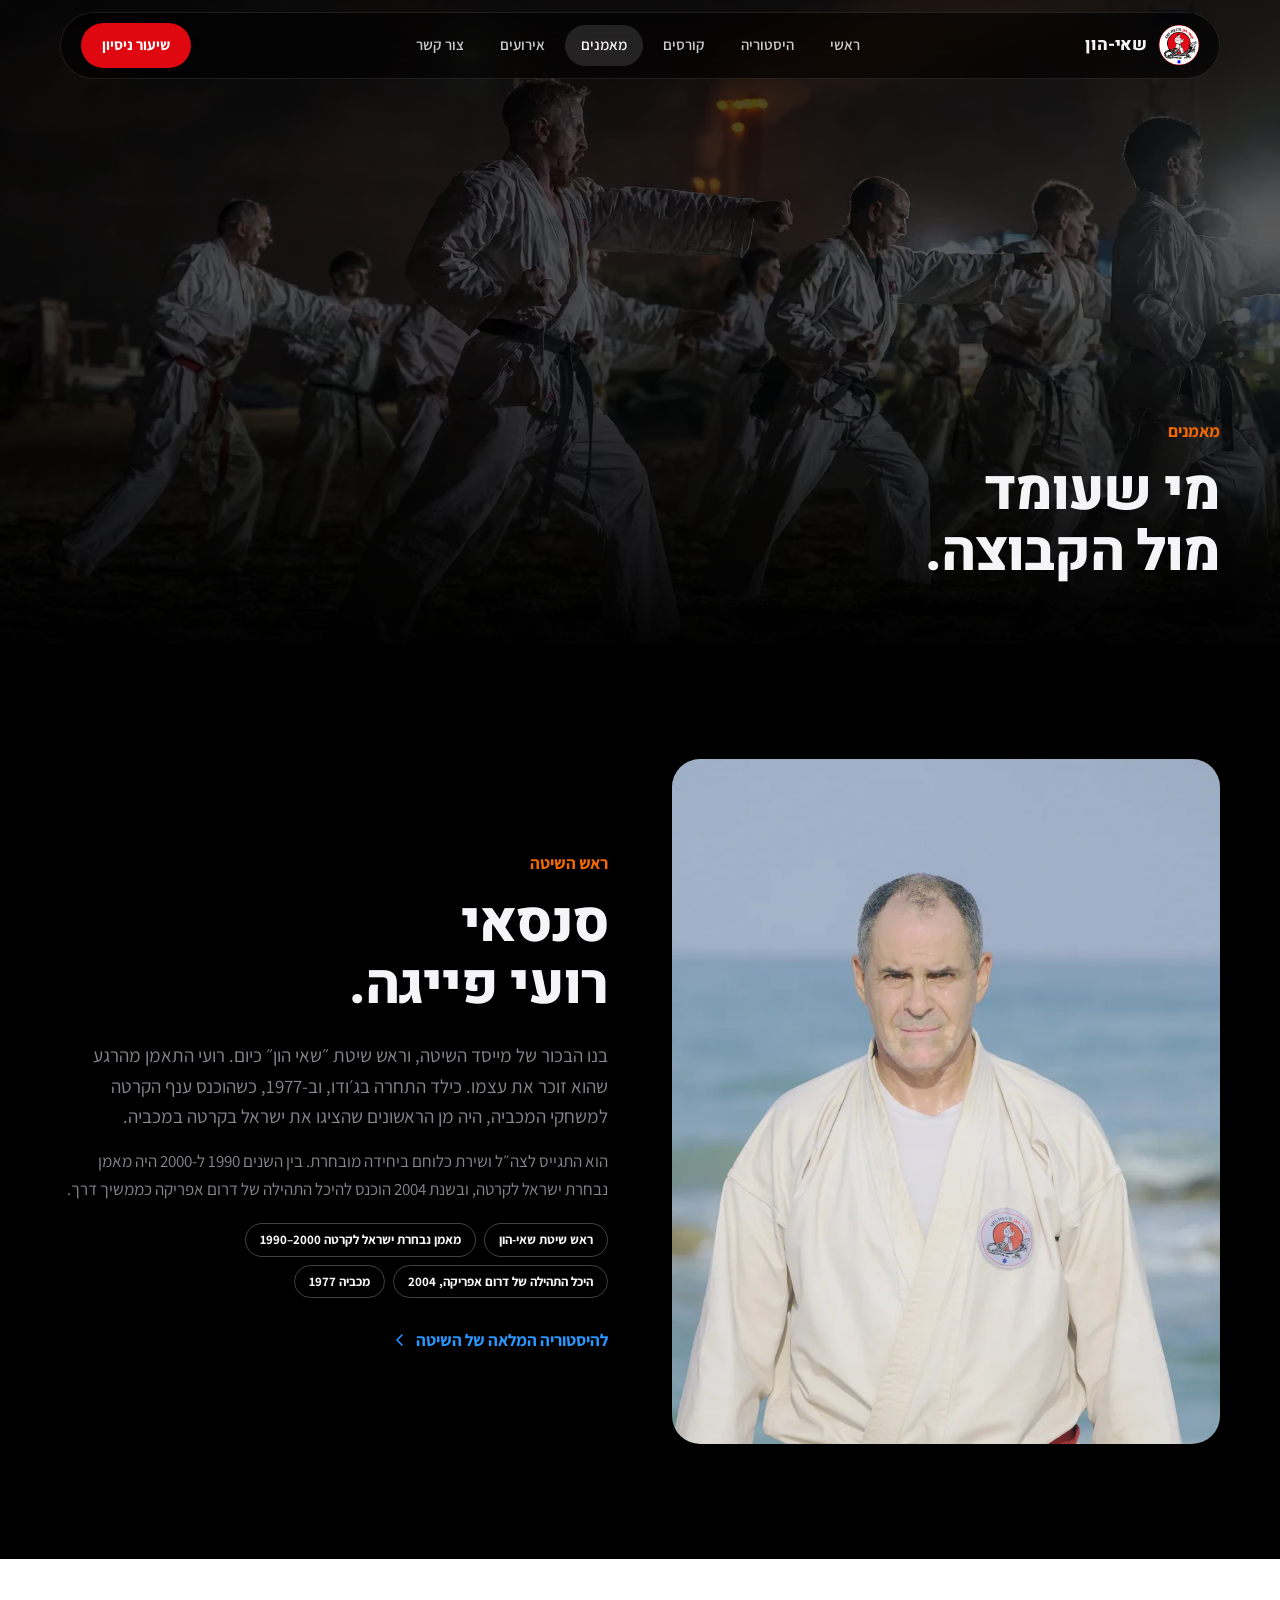
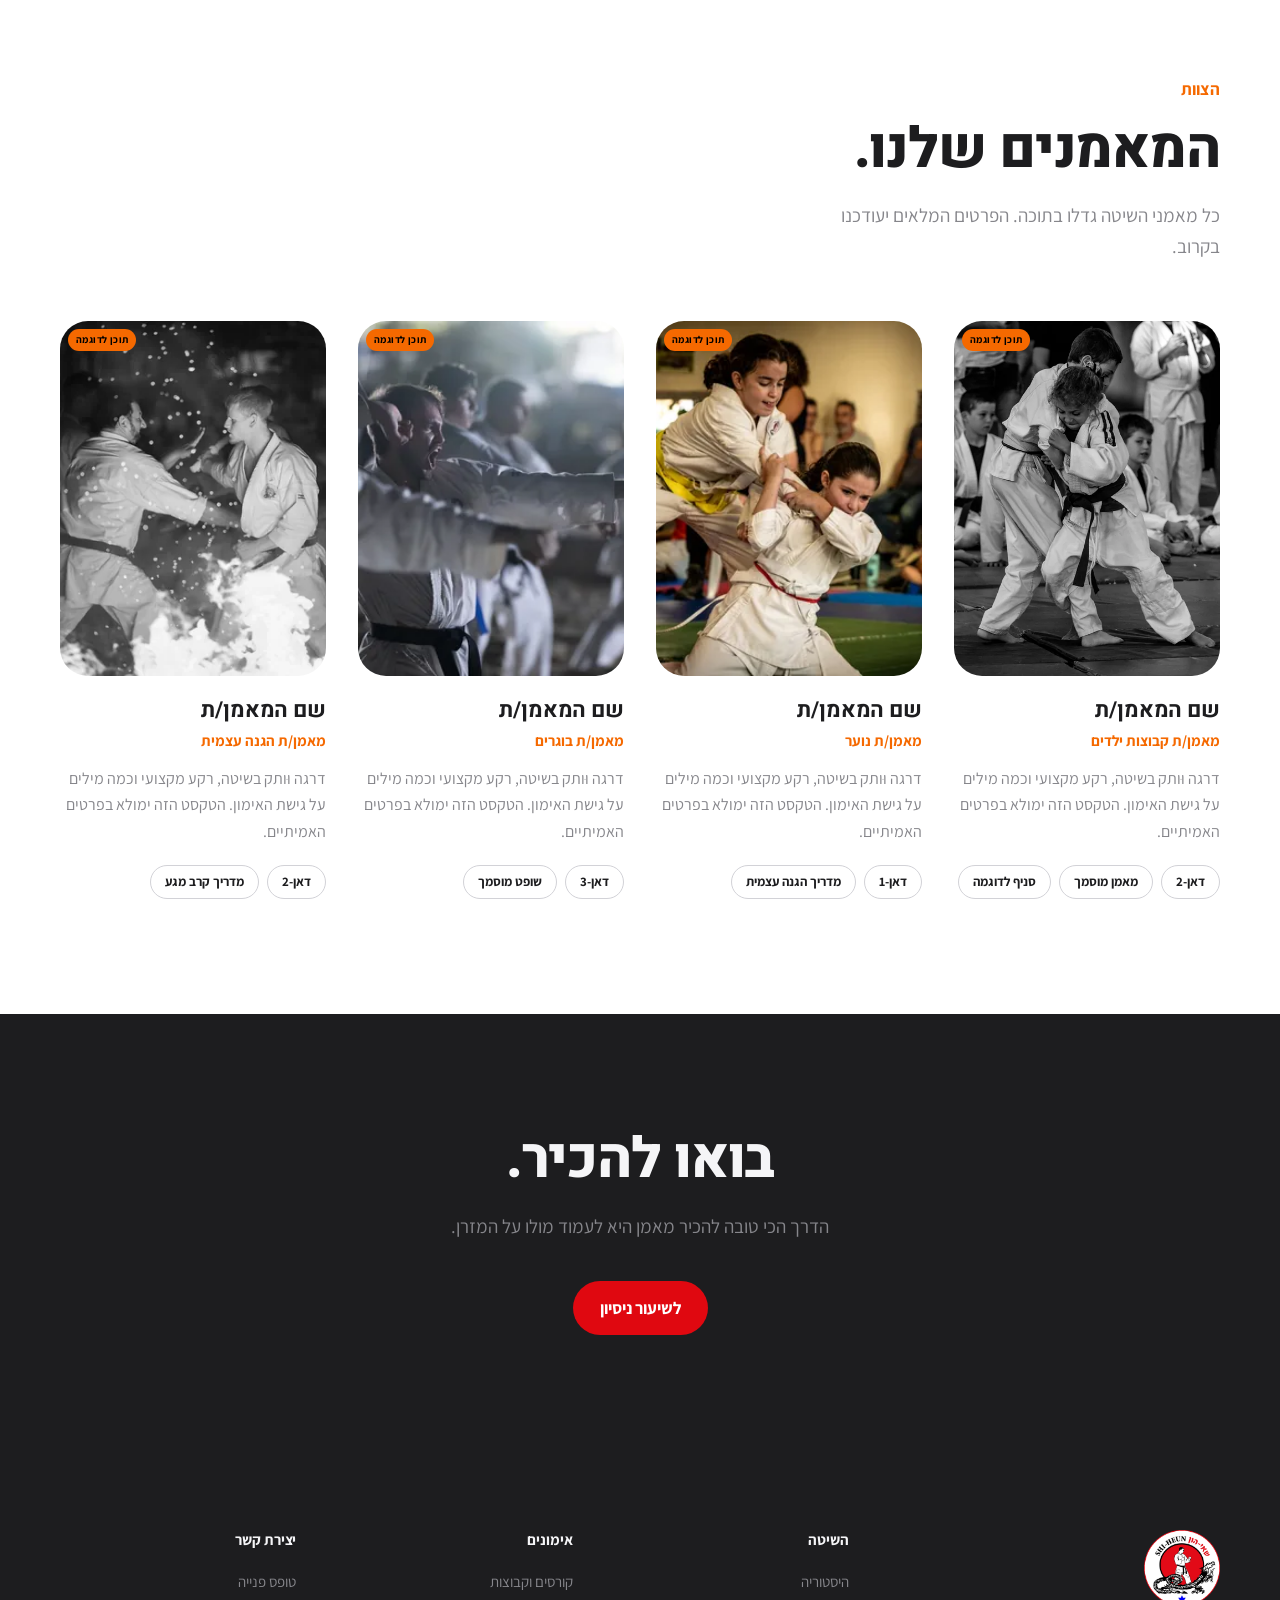
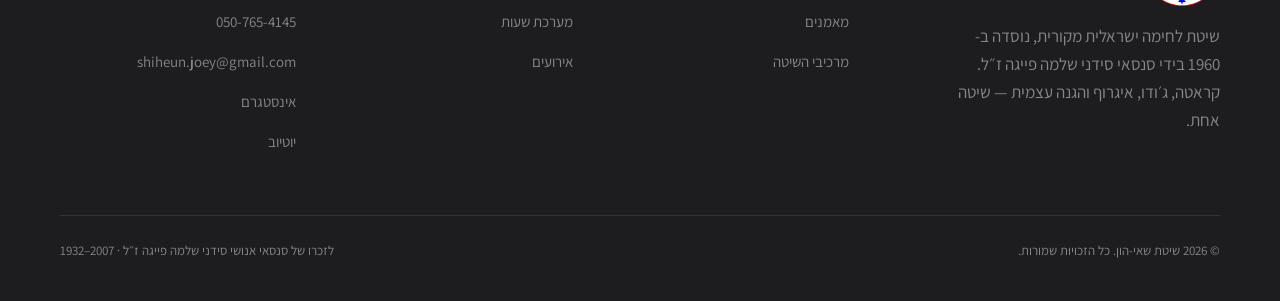
==== coaches.html @ a566a100 "Initial deploy: שאי-הון static site for www.shi-heun.com" ====
<!DOCTYPE html>
<html lang="he" dir="rtl">
<head>
<meta charset="utf-8">
<meta name="viewport" content="width=device-width, initial-scale=1">
<title>מאמנים · שיטת שאי-הון</title>
<meta name="description" content="צוות המאמנים של שיטת שאי-הון, בראשות סנסאי רועי פייגה — ראש השיטה, מאמן נבחרת ישראל לקרטה לשעבר וחבר היכל התהילה של דרום אפריקה.">
<meta name="theme-color" content="#000000">
<meta property="og:title" content="מאמנים · שיטת שאי-הון">
<meta property="og:description" content="צוות המאמנים של שיטת שאי-הון, בראשות סנסאי רועי פייגה — ראש השיטה, מאמן נבחרת ישראל לקרטה לשעבר וחבר היכל התהילה של דרום אפריקה.">
<meta property="og:type" content="website">
<meta property="og:locale" content="he_IL">
<meta property="og:image" content="https://www.shi-heun.com/assets/img/action/fire-defense-1280.webp">
<meta property="og:url" content="https://www.shi-heun.com/coaches.html">
<meta property="og:site_name" content="שיטת שאי-הון">
<meta name="robots" content="index, follow, max-image-preview:large, max-snippet:-1">
<link rel="canonical" href="https://www.shi-heun.com/coaches.html">
<link rel="icon" href="favicon.ico" sizes="any">
<link rel="icon" href="assets/img/brand/favicon-32.png" type="image/png">
<link rel="apple-touch-icon" href="assets/img/brand/favicon-180.png">
<link rel="preconnect" href="https://fonts.googleapis.com">
<link rel="preconnect" href="https://fonts.gstatic.com" crossorigin>
<link href="https://fonts.googleapis.com/css2?family=Heebo:wght@400;600;700;800;900&family=Assistant:wght@400;600;700&family=Frank+Ruhl+Libre:wght@400;500&display=swap" rel="stylesheet">
<link rel="stylesheet" href="assets/css/style.css">
<script type="application/ld+json">
{
  "@context": "https://schema.org",
  "@graph": [
    {
      "@type": "SportsActivityLocation",
      "@id": "https://www.shi-heun.com/#organization",
      "name": "שיטת שאי-הון",
      "alternateName": "Shi-Heun",
      "url": "https://www.shi-heun.com/",
      "description": "שיטת לחימה ישראלית מקורית שנוסדה ב-1960, המשלבת קרטה, ג׳ודו, איגרוף והגנה עצמית.",
      "foundingDate": "1960",
      "founder": {
        "@type": "Person",
        "name": "סידני שלמה פייגה"
      },
      "sport": "Martial Arts",
      "inLanguage": "he",
      "telephone": "+972507654145",
      "email": "shiheun.joey@gmail.com",
      "logo": "https://www.shi-heun.com/assets/img/brand/logo-512.png",
      "image": "https://www.shi-heun.com/assets/img/action/fire-defense-1280.webp",
      "sameAs": [
        "https://www.instagram.com/p/C9FxTw9I-Rl/",
        "https://www.youtube.com/@joey_shi-heun7309"
      ],
      "areaServed": {
        "@type": "Country",
        "name": "IL"
      },
      "knowsAbout": [
        "קראטה",
        "ג׳ודו",
        "איגרוף",
        "הגנה עצמית",
        "ביטחון עצמי",
        "אומנויות לחימה"
      ]
    },
    {
      "@type": "WebSite",
      "@id": "https://www.shi-heun.com/#website",
      "url": "https://www.shi-heun.com/",
      "name": "שיטת שאי-הון",
      "inLanguage": "he",
      "publisher": {
        "@id": "https://www.shi-heun.com/#organization"
      }
    },
    {
      "@type": "WebPage",
      "@id": "https://www.shi-heun.com/coaches.html",
      "url": "https://www.shi-heun.com/coaches.html",
      "name": "מאמנים · שיטת שאי-הון",
      "description": "צוות המאמנים של שיטת שאי-הון, בראשות סנסאי רועי פייגה — ראש השיטה, מאמן נבחרת ישראל לקרטה לשעבר וחבר היכל התהילה של דרום אפריקה.",
      "inLanguage": "he",
      "isPartOf": {
        "@id": "https://www.shi-heun.com/#website"
      },
      "about": {
        "@id": "https://www.shi-heun.com/#organization"
      },
      "breadcrumb": {
        "@type": "BreadcrumbList",
        "itemListElement": [
          {
            "@type": "ListItem",
            "position": 1,
            "name": "ראשי",
            "item": "https://www.shi-heun.com/"
          },
          {
            "@type": "ListItem",
            "position": 2,
            "name": "מאמנים",
            "item": "https://www.shi-heun.com/coaches.html"
          }
        ]
      }
    }
  ]
}
</script>
</head>
<body>
<a class="skip-link" href="#main">דילוג לתוכן הראשי</a>
<div class="nav-shell">
  <nav class="nav" aria-label="ניווט ראשי">
    <a class="nav__brand" href="index.html">
      <img src="assets/img/brand/logo-128.png" width="40" height="40" alt="סמל שיטת שאי-הון">
      <span>שאי-הון</span>
    </a>
    <button class="nav__toggle" type="button" aria-label="תפריט" aria-expanded="false" aria-controls="nav-links">
      <span></span><span></span><span></span>
    </button>
    <div class="nav__links" id="nav-links">
      <a href="index.html">ראשי</a><a href="history.html">היסטוריה</a><a href="courses.html">קורסים</a><a href="coaches.html" aria-current="page">מאמנים</a><a href="events.html">אירועים</a><a href="contact.html">צור קשר</a>
    </div>
    <a class="btn btn--primary nav__cta" href="contact.html">שיעור ניסיון</a>
  </nav>
</div>
<main id="main">

<section class="pagehero">
  <div class="pagehero__media">
    <video class="hero-clip" autoplay muted playsinline preload="auto"
           poster="assets/video/kiai-line-poster.webp"
           aria-label="מתאמני שאי-הון באימון לילה על החוף">
      <source src="assets/video/kiai-line-short.mp4" type="video/mp4">
    </video>
  </div>
  <div class="pagehero__scrim"></div>
  <div class="pagehero__inner wrap">
    <p class="eyebrow">מאמנים</p>
    <h1 class="display">מי שעומד<br>מול הקבוצה.</h1>
  </div>
</section>

<section class="stage section">
  <div class="wrap">
    <div class="split">
      <div class="split__media split__media--tall reveal"><img src="assets/img/history/roi-portrait-1920.webp" srcset="assets/img/history/roi-portrait-480.webp 480w, assets/img/history/roi-portrait-800.webp 800w, assets/img/history/roi-portrait-1280.webp 1280w, assets/img/history/roi-portrait-1920.webp 1920w" sizes="(max-width:860px) 92vw, 46vw" width="2467" height="5504" alt="סנסאי רועי פייגה, ראש שיטת שאי-הון" loading="lazy" decoding="async" class="focal-head"></div>
      <div class="reveal">
        <p class="eyebrow">ראש השיטה</p>
        <h2 class="display">סנסאי<br>רועי פייגה.</h2>
        <p class="lede" style="margin-block-start:var(--s24)">
          בנו הבכור של מייסד השיטה, וראש שיטת ״שאי הון״ כיום. רועי התאמן מהרגע שהוא זוכר את עצמו. כילד התחרה בג׳ודו, וב-<span class="ltr">1977</span>, כשהוכנס ענף הקרטה למשחקי המכביה, היה מן הראשונים שהציגו את ישראל בקרטה במכביה.
        </p>
        <p class="muted" style="margin-block-start:var(--s16)">
          הוא התגייס לצה״ל ושירת כלוחם ביחידה מובחרת. בין השנים <span class="ltr">1990</span> ל-<span class="ltr">2000</span> היה מאמן נבחרת ישראל לקרטה, ובשנת <span class="ltr">2004</span> הוכנס להיכל התהילה של דרום אפריקה כממשיך דרך.
        </p>
        <ul class="creds">
          <li>ראש שיטת שאי-הון</li><li>מאמן נבחרת ישראל לקרטה <span class="ltr">1990–2000</span></li>
          <li>היכל התהילה של דרום אפריקה, <span class="ltr">2004</span></li><li>מכביה <span class="ltr">1977</span></li>
        </ul>
        <p style="margin-block-start:var(--s28)"><a class="arrow-link" href="history.html">להיסטוריה המלאה של השיטה <svg width="16" height="16" viewBox="0 0 16 16" fill="none" aria-hidden="true"><path d="M10 3L5 8l5 5" stroke="currentColor" stroke-width="1.6" stroke-linecap="round" stroke-linejoin="round"/></svg></a></p>
      </div>
    </div>
  </div>
</section>

<section class="band section">
  <div class="wrap">
    <header class="reveal" style="max-width:52ch">
      <p class="eyebrow">הצוות</p>
      <h2 class="display">המאמנים שלנו.</h2>
      <p class="lede" style="margin-block-start:var(--s20)">כל מאמני השיטה גדלו בתוכה. הפרטים המלאים יעודכנו בקרוב.</p>
    </header>
    <div class="grid grid--4" style="margin-block-start:var(--s60)">
      <article class="coach reveal" data-delay="0" data-placeholder>
        <div class="coach__media"><img src="assets/img/action/judo-kids-bw-1920.webp" srcset="assets/img/action/judo-kids-bw-480.webp 480w, assets/img/action/judo-kids-bw-800.webp 800w, assets/img/action/judo-kids-bw-1280.webp 1280w, assets/img/action/judo-kids-bw-1920.webp 1920w" sizes="(max-width:640px) 92vw, (max-width:1100px) 46vw, 24vw" width="2385" height="3578" alt="תמונת מאמן — ממלא מקום" loading="lazy" decoding="async"></div>
        <h3 class="coach__name h4">שם המאמן/ת</h3>
        <p class="coach__role">מאמן/ת קבוצות ילדים</p>
        <p class="coach__bio">דרגה וּותק בשיטה, רקע מקצועי וכמה מילים על גישת האימון. הטקסט הזה ימולא בפרטים האמיתיים.</p>
        <ul class="creds"><li>דאן-2</li><li>מאמן מוסמך</li><li>סניף לדוגמה</li></ul>
      </article>
      <article class="coach reveal" data-delay="1" data-placeholder>
        <div class="coach__media"><img src="assets/img/action/judo-girl-2560.webp" srcset="assets/img/action/judo-girl-480.webp 480w, assets/img/action/judo-girl-800.webp 800w, assets/img/action/judo-girl-1280.webp 1280w, assets/img/action/judo-girl-1920.webp 1920w, assets/img/action/judo-girl-2560.webp 2560w" sizes="(max-width:640px) 92vw, (max-width:1100px) 46vw, 24vw" width="5286" height="3524" alt="תמונת מאמן — ממלא מקום" loading="lazy" decoding="async"></div>
        <h3 class="coach__name h4">שם המאמן/ת</h3>
        <p class="coach__role">מאמן/ת נוער</p>
        <p class="coach__bio">דרגה וּותק בשיטה, רקע מקצועי וכמה מילים על גישת האימון. הטקסט הזה ימולא בפרטים האמיתיים.</p>
        <ul class="creds"><li>דאן-1</li><li>מדריך הגנה עצמית</li></ul>
      </article>
      <article class="coach reveal" data-delay="2" data-placeholder>
        <div class="coach__media"><img src="assets/img/action/kiai-2560.webp" srcset="assets/img/action/kiai-480.webp 480w, assets/img/action/kiai-800.webp 800w, assets/img/action/kiai-1280.webp 1280w, assets/img/action/kiai-1920.webp 1920w, assets/img/action/kiai-2560.webp 2560w" sizes="(max-width:640px) 92vw, (max-width:1100px) 46vw, 24vw" width="7390" height="4927" alt="תמונת מאמן — ממלא מקום" loading="lazy" decoding="async"></div>
        <h3 class="coach__name h4">שם המאמן/ת</h3>
        <p class="coach__role">מאמן/ת בוגרים</p>
        <p class="coach__bio">דרגה וּותק בשיטה, רקע מקצועי וכמה מילים על גישת האימון. הטקסט הזה ימולא בפרטים האמיתיים.</p>
        <ul class="creds"><li>דאן-3</li><li>שופט מוסמך</li></ul>
      </article>
      <article class="coach reveal" data-delay="3" data-placeholder>
        <div class="coach__media"><img src="assets/img/action/fire-bw-2560.webp" srcset="assets/img/action/fire-bw-480.webp 480w, assets/img/action/fire-bw-800.webp 800w, assets/img/action/fire-bw-1280.webp 1280w, assets/img/action/fire-bw-1920.webp 1920w, assets/img/action/fire-bw-2560.webp 2560w" sizes="(max-width:640px) 92vw, (max-width:1100px) 46vw, 24vw" width="6880" height="5504" alt="תמונת מאמן — ממלא מקום" loading="lazy" decoding="async"></div>
        <h3 class="coach__name h4">שם המאמן/ת</h3>
        <p class="coach__role">מאמן/ת הגנה עצמית</p>
        <p class="coach__bio">דרגה וּותק בשיטה, רקע מקצועי וכמה מילים על גישת האימון. הטקסט הזה ימולא בפרטים האמיתיים.</p>
        <ul class="creds"><li>דאן-2</li><li>מדריך קרב מגע</li></ul>
      </article>
    </div>
  </div>
</section>

<section class="stage--obsidian stage section closer">
  <div class="wrap"><div class="reveal">
    <h2 class="display">בואו להכיר.</h2>
    <p class="lede">הדרך הכי טובה להכיר מאמן היא לעמוד מולו על המזרן.</p>
    <div class="hero__actions"><a class="btn btn--primary" href="contact.html">לשיעור ניסיון</a></div>
  </div></div>
</section>
</main>
<footer class="footer">
  <div class="wrap">
    <div class="footer__top">
      <div class="footer__brand">
        <img src="assets/img/brand/logo-256.png" width="76" height="76" alt="סמל שיטת שאי-הון">
        <p class="muted" style="max-width:34ch">שיטת לחימה ישראלית מקורית, נוסדה ב-<span class="ltr">1960</span> בידי סנסאי סידני שלמה פייגה ז״ל. קראטה, ג׳ודו, איגרוף והגנה עצמית — שיטה אחת.</p>
      </div>
      <div>
        <h4>השיטה</h4>
        <ul>
          <li><a href="history.html">היסטוריה</a></li>
          <li><a href="coaches.html">מאמנים</a></li>
          <li><a href="index.html#components">מרכיבי השיטה</a></li>
        </ul>
      </div>
      <div>
        <h4>אימונים</h4>
        <ul>
          <li><a href="courses.html">קורסים וקבוצות</a></li>
          <li><a href="courses.html#schedule">מערכת שעות</a></li>
          <li><a href="events.html">אירועים</a></li>
        </ul>
      </div>
      <div>
        <h4>יצירת קשר</h4>
        <ul>
          <li><a href="contact.html">טופס פנייה</a></li>
          <li><a href="tel:+972507654145"><span class="ltr">050-765-4145</span></a></li>
          <li><a href="mailto:shiheun.joey@gmail.com">shiheun.joey@gmail.com</a></li>
        </ul>
        <ul class="footer__social">
          <li><a href="https://www.instagram.com/p/C9FxTw9I-Rl/" target="_blank" rel="noopener">אינסטגרם</a></li>
          <li><a href="https://www.youtube.com/@joey_shi-heun7309" target="_blank" rel="noopener">יוטיוב</a></li>
        </ul>
      </div>
    </div>
    <div class="footer__legal">
      <span>© <span data-year></span> שיטת שאי-הון. כל הזכויות שמורות.</span>
      <span>לזכרו של סנסאי אנושי סידני שלמה פייגה ז״ל · <span class="ltr">1932–2007</span></span>
    </div>
  </div>
</footer>
<script src="assets/js/app.js"></script>
</body>
</html>
---- assets/css/style.css ----
/* ==========================================================================
   שאי-הון · Shi-Heun — Design System
   Structure per DESIGN.md (Apple obsidian gallery vitrine).
   Single adaptation: the filled chromatic action colour is the brand red
   #e00810 sampled from the crest, not Apple Blue. Everything else is spec.
   ========================================================================== */

/* ---------- Tokens ---------- */
:root {
  /* Surfaces & neutrals — verbatim from DESIGN.md */
  --pure-black:   #000000;
  --carbon:       #111111;
  --obsidian:     #1d1d1f;
  --graphite:     #333336;
  --smoke:        #424245;
  --platinum:     #86868b;
  --silver-mist:  #cccccc;
  --hairline:     #d2d2d7;
  --frost-white:  #f5f5f7;
  --paper-white:  #ffffff;

  /* Chromatic */
  --brand-red:    #e00810;   /* the single filled action colour */
  --brand-red-hi: #ff1f28;   /* hover only */
  --signal-orange:#f56900;   /* category eyebrows only */
  --link:         #0066cc;
  --link-dark:    #2997ff;

  /* Type */
  --font-display: 'Heebo', system-ui, sans-serif;
  --font-text:    'Assistant', system-ui, sans-serif;
  --font-archive: 'Frank Ruhl Libre', Georgia, serif;

  /* Hebrew-calibrated scale. DESIGN.md tracking is Latin-tuned; Hebrew
     letterforms are already dense, so negative tracking is cut to ~1/3
     and line-heights run slightly looser. */
  --t-caption:     0.75rem;  --lh-caption: 1.7;   --tr-caption: 0;
  --t-body:        1.0625rem;--lh-body:    1.65;  --tr-body:    0;
  --t-body-lg:     1.1875rem;--lh-body-lg: 1.6;
  --t-h4:          1.375rem; --lh-h4:      1.35;  --tr-h4:   -0.005em;
  --t-h3:          1.75rem;  --lh-h3:      1.25;  --tr-h3:   -0.01em;
  --t-h2:          2.5rem;   --lh-h2:      1.18;  --tr-h2:   -0.015em;
  --t-display:     3.5rem;   --lh-display: 1.1;   --tr-display: -0.02em;
  --t-hero:        5rem;     --lh-hero:    1.05;  --tr-hero: -0.022em;

  /* Spacing — 4px base */
  --s4:4px; --s8:8px; --s12:12px; --s16:16px; --s20:20px; --s24:24px;
  --s28:28px; --s32:32px; --s40:40px; --s48:48px; --s60:60px; --s76:76px;
  --s80:80px; --s96:96px; --s104:104px; --s160:160px;

  /* Radii — the restricted set */
  --r-link:10px; --r-card:28px; --r-md:32px; --r-btn:36px; --r-pill:980px;

  /* Layout */
  --page: 1440px;
  --nav-h: 86px;     /* height of the sticky nav shell */
  --gutter: clamp(20px, 5vw, 60px);
  --section-gap: clamp(72px, 9vw, 120px);
}

@media (max-height: 720px) and (min-width: 901px) {
  :root { --t-hero: 3.5rem; }
  .hero__inner { padding-block: var(--s24) var(--s40); }
}

@media (max-width: 900px) {
  :root {
    --t-hero: 2.75rem; --t-display: 2.25rem; --t-h2: 1.875rem;
    --t-h3: 1.375rem; --t-body: 1rem;
  }
}

/* ---------- Reset ---------- */
*, *::before, *::after { box-sizing: border-box; }
html { -webkit-text-size-adjust: 100%; scroll-behavior: smooth; }
@media (prefers-reduced-motion: reduce) { html { scroll-behavior: auto; } }

body {
  margin: 0;
  background: var(--pure-black);
  color: var(--frost-white);
  font-family: var(--font-text);
  font-size: var(--t-body);
  line-height: var(--lh-body);
  font-weight: 400;
  -webkit-font-smoothing: antialiased;
  text-rendering: optimizeLegibility;
  overflow-x: hidden;
}

/* height:auto so the width/height attributes we emit for CLS never override
   an aspect-ratio set in CSS. Rules that need a real height set it explicitly. */
img, video, svg { max-width: 100%; height: auto; display: block; }
a { color: inherit; text-decoration: none; }
button { font: inherit; color: inherit; }
h1,h2,h3,h4,p,figure,blockquote { margin: 0; }
ul, ol { margin: 0; padding: 0; list-style: none; }

::selection { background: var(--brand-red); color: #fff; }

:focus-visible {
  outline: 2px solid var(--brand-red);
  outline-offset: 3px;
  border-radius: var(--r-link);
}

.skip-link {
  position: absolute; inset-inline-start: 50%; top: -100px;
  transform: translateX(50%);
  background: var(--brand-red); color: #fff;
  padding: var(--s12) var(--s24); border-radius: 0 0 var(--r-link) var(--r-link);
  z-index: 200; font-weight: 700; transition: top .2s;
}
.skip-link:focus { top: 0; }

/* ---------- Type helpers ---------- */
.display, .hero-title, h1, h2, h3 {
  font-family: var(--font-display);
  font-weight: 800;
}
.hero-title { font-size: var(--t-hero);    line-height: var(--lh-hero);    letter-spacing: var(--tr-hero); font-weight: 900; }
.display    { font-size: var(--t-display); line-height: var(--lh-display); letter-spacing: var(--tr-display); }
h2, .h2     { font-size: var(--t-h2);      line-height: var(--lh-h2);      letter-spacing: var(--tr-h2); }
h3, .h3     { font-size: var(--t-h3);      line-height: var(--lh-h3);      letter-spacing: var(--tr-h3); font-weight: 700; }
h4, .h4     { font-size: var(--t-h4);      line-height: var(--lh-h4);      letter-spacing: var(--tr-h4); font-weight: 700; }

.lede  { font-size: var(--t-body-lg); line-height: var(--lh-body-lg); color: var(--platinum); }
.muted { color: var(--platinum); }
.measure { max-width: 58ch; }
.measure-sm { max-width: 46ch; }

/* Category eyebrow — orange, text only, never a chip */
.eyebrow {
  font-family: var(--font-text);
  font-size: 1.0625rem; font-weight: 700;
  color: var(--signal-orange);
  margin-block-end: var(--s16);
}
.eyebrow--quiet { color: var(--platinum); }

/* Numerals & latin fragments stay LTR inside RTL text */
.ltr { direction: ltr; unicode-bidi: isolate; display: inline-block; }

/* ---------- Layout primitives ---------- */
.wrap { max-width: var(--page); margin-inline: auto; padding-inline: var(--gutter); }
.wrap--narrow { max-width: 940px; }

.stage { background: var(--pure-black); color: var(--frost-white); }
.stage--obsidian { background: var(--obsidian); }
.stage--carbon   { background: var(--carbon); }
.band  { background: var(--paper-white); color: var(--obsidian); }
.band--frost { background: var(--frost-white); color: var(--obsidian); }
.band .muted, .band--frost .muted { color: var(--platinum); }
.band .lede, .band--frost .lede { color: var(--platinum); }

.section { padding-block: var(--section-gap); }
.section--tight { padding-block: clamp(48px, 6vw, 80px); }

.rule { height: 1px; background: var(--graphite); border: 0; margin: 0; }
.band .rule, .band--frost .rule { background: var(--hairline); }

/* The belt line — a hairline red accent used as a structural marker */
.belt {
  width: 56px; height: 3px; background: var(--brand-red);
  border-radius: var(--r-pill); margin-block-end: var(--s24);
}

/* ---------- Buttons ---------- */
.btn {
  display: inline-flex; align-items: center; gap: var(--s8);
  padding: 12px 26px; border-radius: var(--r-btn);
  font-family: var(--font-text); font-size: 1.0625rem; font-weight: 700;
  border: 1px solid transparent; cursor: pointer;
  transition: background-color .25s ease, color .25s ease,
              border-color .25s ease, transform .25s ease;
}
.btn:hover { transform: translateY(-1px); }
.btn:active { transform: translateY(0); }

/* The only filled chromatic button in the system */
.btn--primary { background: var(--brand-red); color: #fff; }
.btn--primary:hover { background: var(--brand-red-hi); }

.btn--ghost { background: transparent; color: var(--frost-white); border-color: var(--smoke); }
.btn--ghost:hover { border-color: var(--frost-white); }
.band .btn--ghost, .band--frost .btn--ghost { color: var(--obsidian); border-color: var(--hairline); }
.band .btn--ghost:hover, .band--frost .btn--ghost:hover { border-color: var(--obsidian); }

.btn--plain { padding-inline: 0; background: none; }

.arrow-link {
  display: inline-flex; align-items: center; gap: var(--s8);
  color: var(--link-dark); font-weight: 700;
  transition: gap .25s ease;
}
.band .arrow-link, .band--frost .arrow-link { color: var(--link); }
.arrow-link:hover { gap: var(--s16); }
.arrow-link svg { transition: transform .25s ease; }
.arrow-link:hover svg { transform: translateX(-3px); }

/* ---------- Navigation ---------- */
.nav-shell {
  position: sticky; top: 0; z-index: 100;
  height: var(--nav-h);
  padding: var(--s12) var(--gutter);
}
.nav {
  /* Explicit containing block for the mobile panel. Do not rely on
     backdrop-filter to create one — it is dropped on mobile below, and on
     GPU-blocklisted Android builds it is a no-op anyway, which would leave
     the panel anchored to .nav-shell instead. */
  position: relative;
  max-width: var(--page); margin-inline: auto;
  display: flex; align-items: center; gap: var(--s20);
  padding: 10px var(--s20);
  border-radius: var(--r-pill);
  background: rgba(0,0,0,.6);
  border: 1px solid rgba(255,255,255,.10);
  backdrop-filter: blur(20px) saturate(180%);
  -webkit-backdrop-filter: blur(20px) saturate(180%);
  transition: background-color .3s ease, border-color .3s ease;
}
.is-scrolled .nav { background: rgba(0,0,0,.86); border-color: rgba(255,255,255,.16); }

.nav__brand { display: flex; align-items: center; gap: var(--s12); flex: 0 0 auto; }
.nav__brand img { width: 40px; height: 40px; }
.nav__brand span {
  font-family: var(--font-display); font-weight: 800; font-size: 1.0625rem;
  letter-spacing: -0.01em; color: var(--frost-white);
}
.nav__links { display: flex; align-items: center; gap: var(--s4); margin-inline: auto; }
.nav__links a {
  padding: 8px var(--s16); border-radius: var(--r-pill);
  font-size: 0.9375rem; font-weight: 600; color: var(--frost-white);
  opacity: .82; transition: opacity .2s ease, background-color .2s ease;
}
.nav__links a:hover { opacity: 1; background: rgba(255,255,255,.08); }
.nav__links a[aria-current="page"] { opacity: 1; background: rgba(255,255,255,.12); }
.nav__cta { flex: 0 0 auto; padding: 9px 20px; font-size: 0.9375rem; }

.nav__toggle {
  display: none; background: none; border: 0; cursor: pointer;
  width: 40px; height: 40px; padding: 9px; border-radius: var(--r-pill);
}
.nav__toggle span {
  display: block; height: 2px; background: var(--frost-white);
  border-radius: 2px; transition: transform .3s ease, opacity .2s ease;
}
.nav__toggle span + span { margin-block-start: 5px; }
.is-open .nav__toggle span:nth-child(1) { transform: translateY(7px) rotate(45deg); }
.is-open .nav__toggle span:nth-child(2) { opacity: 0; }
.is-open .nav__toggle span:nth-child(3) { transform: translateY(-7px) rotate(-45deg); }

@media (max-width: 980px) {
  /* No live blur on phones. The nav sits over a playing hero clip, so a
     backdrop-filter re-rasterises the whole pill on every video frame;
     on Android that stalls the compositor long enough to read as the page
     freezing, and opening the menu on top of it made it worse. An opaque
     pill costs nothing and looks the same over dark video. */
  .nav {
    backdrop-filter: none; -webkit-backdrop-filter: none;
    background: rgba(8,8,10,.90);
  }
  .is-scrolled .nav { background: #08080a; }

  .nav__toggle { display: block; margin-inline-start: auto; }
  .nav__cta { display: none; }
  .nav__links {
    position: absolute; inset-inline: 0; inset-block-start: calc(100% + 10px);
    margin: 0; padding: var(--s8);
    flex-direction: column; align-items: stretch; gap: 2px;
    max-height: calc(100svh - var(--nav-h) - var(--s40));
    overflow-y: auto; overscroll-behavior: contain;
    /* Fixed px, not var(--r-card): if the custom property ever fails to
       resolve the panel must still read as a card, not a bare rectangle. */
    border-radius: 22px;
    background: #0a0a0c;
    border: 1px solid rgba(255,255,255,.14);
    box-shadow: 0 26px 64px rgba(0,0,0,.66);
    opacity: 0; visibility: hidden; transform: translateY(-8px);
    pointer-events: none;
    transition: opacity .2s ease, transform .2s ease, visibility .2s;
  }
  .is-open .nav__links {
    opacity: 1; visibility: visible; transform: none; pointer-events: auto;
  }
  .nav__links a {
    font-size: 1.0625rem; font-family: var(--font-display); font-weight: 700;
    padding: 13px var(--s16); border-radius: 12px; opacity: .92;
    text-align: start;
  }
  /* Touch feedback — :hover never fires on a phone, so the active state is
     the only signal that the tap registered. */
  .nav__links a:active { background: rgba(255,255,255,.14); opacity: 1; }
}
@media (max-width: 980px) and (prefers-reduced-motion: reduce) {
  .nav__links { transition: none; }
}

/* ---------- Hero ---------- */
.hero {
  position: relative;
  min-height: 100svh;
  margin-block-start: calc(var(--nav-h) * -1);
  padding-block-start: var(--nav-h);
  display: flex; align-items: flex-end;
  background: var(--pure-black); overflow: hidden;
  isolation: isolate;
}
.hero__media { position: absolute; inset: 0; z-index: -2; }
.hero__media img, .hero__media video {
  width: 100%; height: 100%; object-fit: cover;
}
/* The kiai clip puts its subject in the left third of a 16:9 frame. A tall
   viewport crops ~1100px of width, so a centred crop loses him entirely —
   bias the crop toward him on narrow screens. */
@media (max-width: 700px) {
  .hero__media video { object-position: 22% center; }
}
/* Ken Burns — the still breathes when there is no video track */
.hero__media img.is-kenburns { animation: kenburns 26s ease-in-out infinite alternate; }
@keyframes kenburns {
  from { transform: scale(1.02) translate3d(0,0,0); }
  to   { transform: scale(1.12) translate3d(1.5%, -1.5%, 0); }
}
#embers { position: absolute; inset: 0; z-index: -1; pointer-events: none; }

.hero__scrim {
  position: absolute; inset: 0; z-index: -1;
  background:
    linear-gradient(to top, rgba(0,0,0,.92) 0%, rgba(0,0,0,.55) 34%, rgba(0,0,0,.12) 62%, rgba(0,0,0,.45) 100%);
}
.hero__inner {
  position: relative; width: 100%;
  padding-block: var(--s40) clamp(56px, 8vh, 92px);
}
.hero__eyebrow {
  display: flex; align-items: center; gap: var(--s12);
  font-size: 1.0625rem; font-weight: 700; color: var(--frost-white);
  margin-block-end: var(--s20);
}
.hero__eyebrow img { width: 34px; height: 34px; }

.hero__brand {
  display: flex; align-items: center; gap: clamp(16px, 2.4vw, 28px);
  margin-block-end: clamp(20px, 3vw, 34px);
}
.hero__brand-mark {
  width: clamp(64px, 7.5vw, 100px); height: auto; flex: 0 0 auto;
  /* Hard ceiling independent of the width above: the crest ships with
     width="512" in the markup, so any failure to apply that clamp would
     otherwise blow it up to the full column. */
  max-width: 28vw;
  filter: drop-shadow(0 10px 30px rgba(0,0,0,.6));
}
.hero__brand-name {
  font-family: var(--font-display); font-weight: 900;
  font-size: clamp(1.75rem, 4.6vw, 3.25rem); line-height: 1.05;
  letter-spacing: -0.015em; color: var(--frost-white);
  text-shadow: 0 2px 24px rgba(0,0,0,.55);
}
.hero__brand-since {
  display: block; margin-block-start: .35em;
  font-family: var(--font-text); font-weight: 600;
  font-size: clamp(.875rem, 1.5vw, 1.125rem);
  letter-spacing: .14em; text-transform: uppercase;
  color: var(--brand-red);
}
/* Phones: keep the crest a small badge beside the wordmark, at roughly the
   nav-brand size. A large crest here sits dead centre of the hero clip and
   blocks the fighter behind it. */
@media (max-width: 620px) {
  .hero__brand {
    gap: var(--s12);
    margin-block-end: var(--s20);
  }
  .hero__brand-mark { width: 44px; max-width: 44px; }
  .hero__brand-name { font-size: 1.5rem; }
  .hero__brand-since { margin-block-start: .2em; letter-spacing: .1em; }
}

.hero-title { max-width: 16ch; }
.hero__sub { margin-block-start: var(--s24); max-width: 46ch; font-size: var(--t-body-lg); color: rgba(245,245,247,.86); }
.hero__actions { display: flex; flex-wrap: wrap; align-items: center; gap: var(--s16); margin-block-start: var(--s40); }

.hero__scroll {
  position: absolute; inset-block-end: var(--s24); inset-inline-end: var(--gutter);
  font-size: .75rem; letter-spacing: .1em; color: var(--platinum);
  white-space: nowrap;
  display: flex; flex-direction: column; align-items: center; gap: var(--s12);
}
.hero__scroll::after {
  content: ''; width: 1px; height: 34px;
  background: linear-gradient(to bottom, var(--platinum), transparent);
  animation: drip 2.4s ease-in-out infinite;
}
@keyframes drip { 0%,100% { opacity:.25; transform: scaleY(.5); transform-origin: top; } 50% { opacity:1; transform: scaleY(1); } }
@media (max-width: 720px) { .hero__scroll { display: none; } }

/* Page hero — shorter variant for interior pages */
.pagehero {
  position: relative; min-height: calc(62svh + var(--nav-h));
  margin-block-start: calc(var(--nav-h) * -1);
  padding-block-start: var(--nav-h);
  display: flex; align-items: flex-end; overflow: hidden;
  background: var(--pure-black); isolation: isolate;
}
.pagehero__media { position: absolute; inset: 0; z-index: -2; }
.pagehero__media img,
.pagehero__media video { width: 100%; height: 100%; object-fit: cover; object-position: center 22%; opacity: .68; }
/* The clip's subjects sit high in frame; anchor to the top so the wide,
   short pagehero box does not crop through their heads. */
.pagehero__media video { object-position: center top; }
.pagehero__scrim { position: absolute; inset: 0; z-index: -1;
  background: linear-gradient(to top, rgba(0,0,0,.95), rgba(0,0,0,.45) 55%, rgba(0,0,0,.6)); }
.pagehero__inner { position: relative; width: 100%; padding-block: var(--s60); }

/* ---------- Cards & media ---------- */
.grid > * { height: 100%; }
.card {
  background: var(--obsidian); border-radius: var(--r-card);
  overflow: hidden; position: relative;
  display: flex; flex-direction: column;
}
.card__body { flex: 1 1 auto; }
.band .card, .band--frost .card { background: var(--frost-white); color: var(--obsidian); }

.card__media { position: relative; aspect-ratio: 4/5; overflow: hidden; }
.card__media img { width: 100%; height: 100%; object-fit: cover; transition: transform .8s cubic-bezier(.16,1,.3,1); }
.card:hover .card__media img { transform: scale(1.05); }
.card__media img.focal-start { object-position: 0% center; }
/* Square source in a 4/5 frame: nudge the window left so the rear fighter
   stays whole instead of being sliced by the centred crop. */
.card__media img.focal-near-start { object-position: 9% center; }
.card__body { padding: var(--s28); }
.card__body p { color: var(--platinum); margin-block-start: var(--s12); }

/* Photo card with text overlaid — dark stage feature */
.photocard {
  position: relative; border-radius: var(--r-card); overflow: hidden;
  aspect-ratio: 16/10; display: flex; align-items: flex-start;
}
.photocard img { position: absolute; inset: 0; width: 100%; height: 100%; object-fit: cover; }
.photocard__scrim { position: absolute; inset: 0;
  background: linear-gradient(to bottom, rgba(0,0,0,.75), rgba(0,0,0,.1) 60%); }
.photocard__body { position: relative; padding: var(--s28); max-width: 42ch; color: var(--frost-white); }
@media (max-width: 720px) { .photocard { aspect-ratio: 4/5; } }

/* Two-column image + copy */
.split {
  display: grid; gap: clamp(28px, 5vw, 76px);
  grid-template-columns: 1fr 1fr; align-items: center;
}
.split--reverse > :first-child { order: 2; }
.split__media img { width: 100%; height: 100%; object-fit: cover; border-radius: var(--r-card); }
.split__media--square img { aspect-ratio: 1/1; }
.split__media--tall img { aspect-ratio: 4/5; }
.split__media--wide img { aspect-ratio: 3/2; }
.split__media--flush img { border-radius: 0; }
.split__media img.focal-head { object-position: center 10%; }
@media (max-width: 860px) {
  .split { grid-template-columns: 1fr; }
  .split--reverse > :first-child { order: 0; }
}

/* Full-bleed statement band */
.statement { position: relative; min-height: 72svh; display: grid; place-items: center; overflow: hidden; isolation: isolate; text-align: center; }
.statement img { position: absolute; inset: 0; width: 100%; height: 100%; object-fit: cover; z-index: -2; }
.statement__scrim { position: absolute; inset: 0; background: rgba(0,0,0,.6); z-index: -1; }
.statement p {
  font-family: var(--font-display); font-weight: 800;
  font-size: clamp(1.75rem, 4.2vw, 3.25rem); line-height: 1.2;
  letter-spacing: var(--tr-h2); color: var(--frost-white);
  max-width: 22ch; padding-inline: var(--gutter);
}

/* Grid of feature cards */
.grid { display: grid; gap: var(--s32); }
.grid--2 { grid-template-columns: repeat(2, 1fr); }
.grid--3 { grid-template-columns: repeat(3, 1fr); }
.grid--4 { grid-template-columns: repeat(4, 1fr); }
@media (max-width: 1100px) { .grid--4 { grid-template-columns: repeat(2, 1fr); } }
@media (max-width: 900px)  { .grid--3 { grid-template-columns: repeat(2, 1fr); } }
@media (max-width: 640px)  { .grid--2, .grid--3, .grid--4 { grid-template-columns: 1fr; } }

.why__title {
  font-size: clamp(2.5rem, 5.4vw, 4.75rem);
  line-height: 1.04; letter-spacing: -0.024em;
}
.why__h {
  font-family: var(--font-display); font-weight: 700;
  font-size: clamp(1.5rem, 2.1vw, 1.9375rem);
  line-height: 1.25; letter-spacing: -0.01em;
}
.why__p {
  font-size: 1.0625rem; line-height: 1.7;
  color: var(--platinum); max-width: 52ch;
}

/* Numbered value rows */
.valuerow { display: grid; grid-template-columns: auto 1fr; gap: var(--s28); align-items: start; padding-block: var(--s40); }
.valuerow + .valuerow { border-top: 1px solid var(--graphite); }
.band .valuerow + .valuerow, .band--frost .valuerow + .valuerow { border-color: var(--hairline); }
.valuerow__num {
  font-family: var(--font-display); font-weight: 800; font-size: 1rem;
  color: var(--brand-red); padding-block-start: 6px; min-width: 3ch;
}
@media (max-width: 640px) { .valuerow { grid-template-columns: 1fr; gap: var(--s12); } }

/* ---------- Reveal animation ---------- */
.reveal { opacity: 0; transform: translateY(24px); }
.reveal.is-in {
  opacity: 1; transform: none;
  transition: opacity .8s cubic-bezier(.16,1,.3,1), transform .8s cubic-bezier(.16,1,.3,1);
}
.reveal[data-delay="1"].is-in { transition-delay: .09s; }
.reveal[data-delay="2"].is-in { transition-delay: .18s; }
.reveal[data-delay="3"].is-in { transition-delay: .27s; }
.reveal[data-delay="4"].is-in { transition-delay: .36s; }

@media (prefers-reduced-motion: reduce) {
  .reveal { opacity: 1; transform: none; transition: none; }
  .hero__media img.is-kenburns { animation: none; }
  .hero__scroll::after { animation: none; }
  #embers { display: none; }
  * { animation-duration: .001ms !important; transition-duration: .001ms !important; }
}

/* ---------- Footer ---------- */
.footer { background: var(--obsidian); color: var(--frost-white); padding-block: var(--s80) var(--s40); }
.footer__top { display: grid; grid-template-columns: 1.4fr 1fr 1fr 1fr; gap: var(--s40); }
.footer__brand img { width: 76px; height: 76px; margin-block-end: var(--s16); }
.footer h4 { font-size: 0.9375rem; font-weight: 700; color: var(--frost-white); margin-block-end: var(--s16); font-family: var(--font-text); }
.footer li + li { margin-block-start: var(--s12); }
.footer a { color: var(--platinum); font-size: 0.9375rem; transition: color .2s; }
.footer a:hover { color: var(--frost-white); }
.footer__social { margin-block-start: var(--s12); }
.footer__legal {
  margin-block-start: var(--s60); padding-block-start: var(--s24);
  border-top: 1px solid var(--graphite);
  display: flex; flex-wrap: wrap; gap: var(--s16); justify-content: space-between;
  font-size: 0.8125rem; color: var(--platinum);
}
@media (max-width: 860px) { .footer__top { grid-template-columns: 1fr 1fr; } }
@media (max-width: 560px) { .footer__top { grid-template-columns: 1fr; } }

/* ---------- Placeholder marker ---------- */
[data-placeholder] { position: relative; }
[data-placeholder]::after {
  content: 'תוכן לדוגמה';
  position: absolute; inset-block-start: 8px; inset-inline-end: 8px;
  background: var(--signal-orange); color: #000;
  font-size: 10px; font-weight: 700; letter-spacing: .04em;
  padding: 3px 8px; border-radius: var(--r-pill);
  z-index: 5; pointer-events: none;
}
body.hide-placeholders [data-placeholder]::after { display: none; }

/* ==========================================================================
   Page components
   ========================================================================== */

/* ---------- History: the belt-spine timeline ---------- */
.timeline { position: relative; padding-inline-start: clamp(28px, 6vw, 76px); }
.timeline::before {
  content: ''; position: absolute; inset-block: 0;
  inset-inline-start: clamp(6px, 1.6vw, 18px);
  width: 2px; background: var(--graphite);
}
/* the red fill that tracks scroll — a belt tightening down the page */
.timeline__progress {
  position: absolute; inset-block-start: 0;
  inset-inline-start: clamp(6px, 1.6vw, 18px);
  width: 2px; height: 0; background: var(--brand-red);
  transition: height .12s linear;
}
.band .timeline::before, .band--frost .timeline::before { background: var(--hairline); }

.tl-item { position: relative; padding-block: clamp(40px, 6vw, 76px); }
.tl-item::before {
  content: ''; position: absolute;
  inset-block-start: clamp(48px, 6.6vw, 86px);
  inset-inline-start: calc(clamp(28px, 6vw, 76px) * -1 + clamp(6px, 1.6vw, 18px) - 5px);
  width: 12px; height: 12px; border-radius: var(--r-pill);
  background: var(--brand-red);
  box-shadow: 0 0 0 5px var(--pure-black);
}
.band .tl-item::before, .band--frost .tl-item::before { box-shadow: 0 0 0 5px var(--paper-white); }

.tl-year {
  font-family: var(--font-display); font-weight: 900;
  font-size: clamp(2.25rem, 5vw, 3.75rem); line-height: 1;
  letter-spacing: -0.02em; color: var(--brand-red);
  margin-block-end: var(--s16);
}
.tl-item h3 { margin-block-end: var(--s16); }
.tl-item p + p { margin-block-start: var(--s16); }
.tl-body { color: var(--platinum); max-width: 62ch; }
.tl-media { margin-block-start: var(--s32); display: grid; gap: var(--s16); }
.tl-media--1 { max-width: 480px; }
.tl-media--2 { grid-template-columns: repeat(2, 1fr); }
.tl-media--3 { grid-template-columns: repeat(3, 1fr); }
.mosaic .plate--top img { object-position: center top; }
@media (max-width: 700px) { .tl-media--2, .tl-media--3 { grid-template-columns: 1fr; } }

/* ---------- Archive plate — museum treatment for scans & prints ---------- */
.plate { margin: 0; }
.plate img {
  width: 100%; border-radius: var(--r-link);
  background: var(--carbon);
}
.plate--contain {
  background: var(--frost-white); border-radius: var(--r-link);
  padding: var(--s16); display: grid; place-items: center;
}
.plate--contain img { object-fit: contain; max-height: 420px; width: auto; border-radius: 0; background: none; }
.plate figcaption {
  font-family: var(--font-archive);
  font-size: 0.875rem; line-height: 1.55; color: var(--platinum);
  margin-block-start: var(--s12); font-style: italic;
}
.band .plate figcaption, .band--frost .plate figcaption { color: var(--smoke); }

/* Archive gallery — dense mosaic */
.mosaic { display: grid; grid-template-columns: repeat(4, 1fr); gap: var(--s16); }
.mosaic .plate img { aspect-ratio: 1/1; object-fit: cover; }
.mosaic .plate--wide { grid-column: span 2; }
.mosaic .plate--wide img { aspect-ratio: 2/1; object-position: center top; }
@media (max-height: 720px) and (min-width: 901px) {
  :root { --t-hero: 3.5rem; }
  .hero__inner { padding-block: var(--s24) var(--s40); }
}

@media (max-width: 900px) { .mosaic { grid-template-columns: repeat(2, 1fr); } }

/* Emblem evolution row */
.emblems { display: grid; grid-template-columns: repeat(3, 1fr); gap: var(--s32); align-items: end; }
.emblems figure { text-align: center; }
.emblems img { margin-inline: auto; max-width: 100%; max-height: 200px;
               width: auto; height: auto; object-fit: contain; }
@media (max-width: 700px) { .emblems { grid-template-columns: 1fr; gap: var(--s24); } }
.emblems figcaption { font-family: var(--font-archive); font-size: 0.875rem; color: var(--platinum); margin-block-start: var(--s16); }
@media (max-width: 720px) { .emblems { grid-template-columns: 1fr; } }

/* Pull quote */
.pullquote {
  font-family: var(--font-archive); font-weight: 500;
  font-size: clamp(1.375rem, 3vw, 2rem); line-height: 1.45;
  color: var(--frost-white); max-width: 24ch;
  border-inline-start: 3px solid var(--brand-red);
  padding-inline-start: var(--s28);
}
.band .pullquote, .band--frost .pullquote { color: var(--obsidian); }
.pullquote cite { display: block; font-family: var(--font-text); font-style: normal;
  font-size: 0.9375rem; font-weight: 700; color: var(--platinum); margin-block-start: var(--s16); }

/* ---------- Coaches ---------- */
.coach { }
.coach__media { border-radius: var(--r-card); overflow: hidden; aspect-ratio: 3/4; background: var(--carbon); }
.coach__media img { width: 100%; height: 100%; object-fit: cover; transition: transform .8s cubic-bezier(.16,1,.3,1); }
.coach:hover .coach__media img { transform: scale(1.04); }
.coach__name { margin-block-start: var(--s20); }
.coach__role { color: var(--signal-orange); font-weight: 700; font-size: 0.9375rem; margin-block-start: var(--s4); }
.coach__bio { color: var(--platinum); margin-block-start: var(--s12); font-size: 1rem; }

.creds { display: flex; flex-wrap: wrap; gap: var(--s8); margin-block-start: var(--s20); }
.creds li {
  font-size: 0.8125rem; font-weight: 700;
  padding: 5px 14px; border-radius: var(--r-pill);
  border: 1px solid var(--smoke); color: var(--frost-white);
}
.band .creds li, .band--frost .creds li { border-color: var(--hairline); color: var(--obsidian); }

/* ---------- Courses: schedule ---------- */
.agecard { border: 1px solid var(--graphite); border-radius: var(--r-card); padding: var(--s28); background: var(--obsidian); }
.band .agecard, .band--frost .agecard { border-color: var(--hairline); background: var(--paper-white); }
.agecard__age {
  font-family: var(--font-display); font-weight: 900;
  font-size: 2.25rem; line-height: 1; color: var(--brand-red);
  margin-block-end: var(--s12);
}
.agecard ul { margin-block-start: var(--s20); }
.agecard li { position: relative; padding-inline-start: var(--s20); color: var(--platinum); font-size: 1rem; }
.agecard li + li { margin-block-start: var(--s8); }
.agecard li::before {
  content: ''; position: absolute; inset-inline-start: 0; inset-block-start: .62em;
  width: 6px; height: 6px; border-radius: var(--r-pill); background: var(--brand-red);
}

.table-scroll { overflow-x: auto; border-radius: var(--r-card); border: 1px solid var(--graphite); }
.band .table-scroll, .band--frost .table-scroll { border-color: var(--hairline); }
table.schedule { width: 100%; border-collapse: collapse; min-width: 640px; }
table.schedule th, table.schedule td { padding: var(--s16) var(--s20); text-align: start; font-size: 0.9375rem; }
table.schedule thead th {
  font-family: var(--font-text); font-weight: 700; font-size: 0.8125rem;
  letter-spacing: .04em; color: var(--platinum); text-transform: none;
  background: var(--carbon); border-bottom: 1px solid var(--graphite);
}
.band table.schedule thead th, .band--frost table.schedule thead th { background: var(--frost-white); border-color: var(--hairline); color: var(--smoke); }
table.schedule tbody tr + tr td { border-top: 1px solid var(--graphite); }
.band table.schedule tbody tr + tr td, .band--frost table.schedule tbody tr + tr td { border-color: var(--hairline); }
table.schedule td:first-child { font-weight: 700; }
table.schedule .grp { color: var(--signal-orange); font-weight: 700; }

/* ---------- Events ---------- */
.event { display: grid; grid-template-columns: 1fr 1.1fr; gap: clamp(24px, 4vw, 60px); align-items: center; }
/* Count articles only — the section headers must not flip the rhythm. */
.event:nth-of-type(even) > :first-child { order: 2; }
.event__media img { width: 100%; aspect-ratio: 3/2; object-fit: cover; border-radius: var(--r-card); }
/* Upright sources keep their proportions in a centred plate rather than
   being cropped to the 3:2 landscape frame. */
.event__media--portrait img { aspect-ratio: 3/4; max-width: 420px; margin-inline: auto; display: block; }
.event__date { font-family: var(--font-display); font-weight: 800; color: var(--signal-orange); font-size: 0.9375rem; margin-block-end: var(--s12); }
@media (max-width: 860px) { .event { grid-template-columns: 1fr; } .event:nth-of-type(even) > :first-child { order: 0; } }

/* Wider cards for the joint-training / contest pair-grid. */
.grid--events .card__media { aspect-ratio: 3/2; }

/* Gashuku: the four stills of one night, as one block. */
.mosaic { display: grid; grid-template-columns: repeat(2, 1fr); gap: var(--s20); }
.mosaic img { width: 100%; aspect-ratio: 3/2; object-fit: cover; border-radius: var(--r-card); display: block; }
@media (max-width: 640px) { .mosaic { grid-template-columns: 1fr; gap: var(--s16); } }

.nightplan { display: grid; grid-template-columns: repeat(3, 1fr); gap: clamp(24px, 3vw, 48px); }
.nightplan__item { border-top: 1px solid var(--graphite); padding-block-start: var(--s24); }
.band .nightplan__item, .band--frost .nightplan__item { border-color: var(--hairline); }
.nightplan__n { font-family: var(--font-display); font-weight: 800; font-size: 2rem; line-height: 1; color: var(--signal-orange); }
.nightplan__h { font-size: var(--t-h4); line-height: var(--lh-h4); margin-block-start: var(--s12); }
@media (max-width: 860px) { .nightplan { grid-template-columns: 1fr; } }

/* ---------- Contact ---------- */
.form { display: grid; gap: var(--s20); }
.field { display: grid; gap: var(--s8); }
.field label { font-size: 0.9375rem; font-weight: 700; }
.field input, .field select, .field textarea {
  font: inherit; font-size: 1rem; color: var(--frost-white);
  background: var(--carbon); border: 1px solid var(--graphite);
  border-radius: var(--r-link); padding: 13px var(--s16);
  transition: border-color .2s ease, background-color .2s ease;
}
.field textarea { min-height: 140px; resize: vertical; }
.field input:focus, .field select:focus, .field textarea:focus {
  outline: none; border-color: var(--brand-red); background: var(--obsidian);
}
.field input::placeholder, .field textarea::placeholder { color: var(--smoke); }
.form__row { display: grid; grid-template-columns: 1fr 1fr; gap: var(--s20); }
@media (max-width: 640px) { .form__row { grid-template-columns: 1fr; } }
.form__note { font-size: 0.8125rem; color: var(--platinum); }
.form__status { font-size: 0.9375rem; color: var(--platinum); }
.form__status.is-error { color: var(--brand-red); }

.contact-tile {
  border: 1px solid var(--graphite); border-radius: var(--r-card);
  padding: var(--s28); background: var(--obsidian);
}
.contact-tile h4 { margin-block-end: var(--s8); }
.contact-tile a { color: var(--link-dark); font-weight: 700; }
.contact-tile p { color: var(--platinum); font-size: 1rem; }

.branch { padding-block: var(--s28); }
.branch + .branch { border-top: 1px solid var(--graphite); }
.branch__name { font-weight: 700; }
.branch__meta { color: var(--platinum); font-size: 0.9375rem; margin-block-start: var(--s4); }

/* ---------- CTA closer ---------- */
.closer { text-align: center; }
.closer .display { margin-inline: auto; max-width: 18ch; }
.closer .lede { margin-inline: auto; max-width: 52ch; margin-block-start: var(--s20); }
.closer .hero__actions { justify-content: center; }
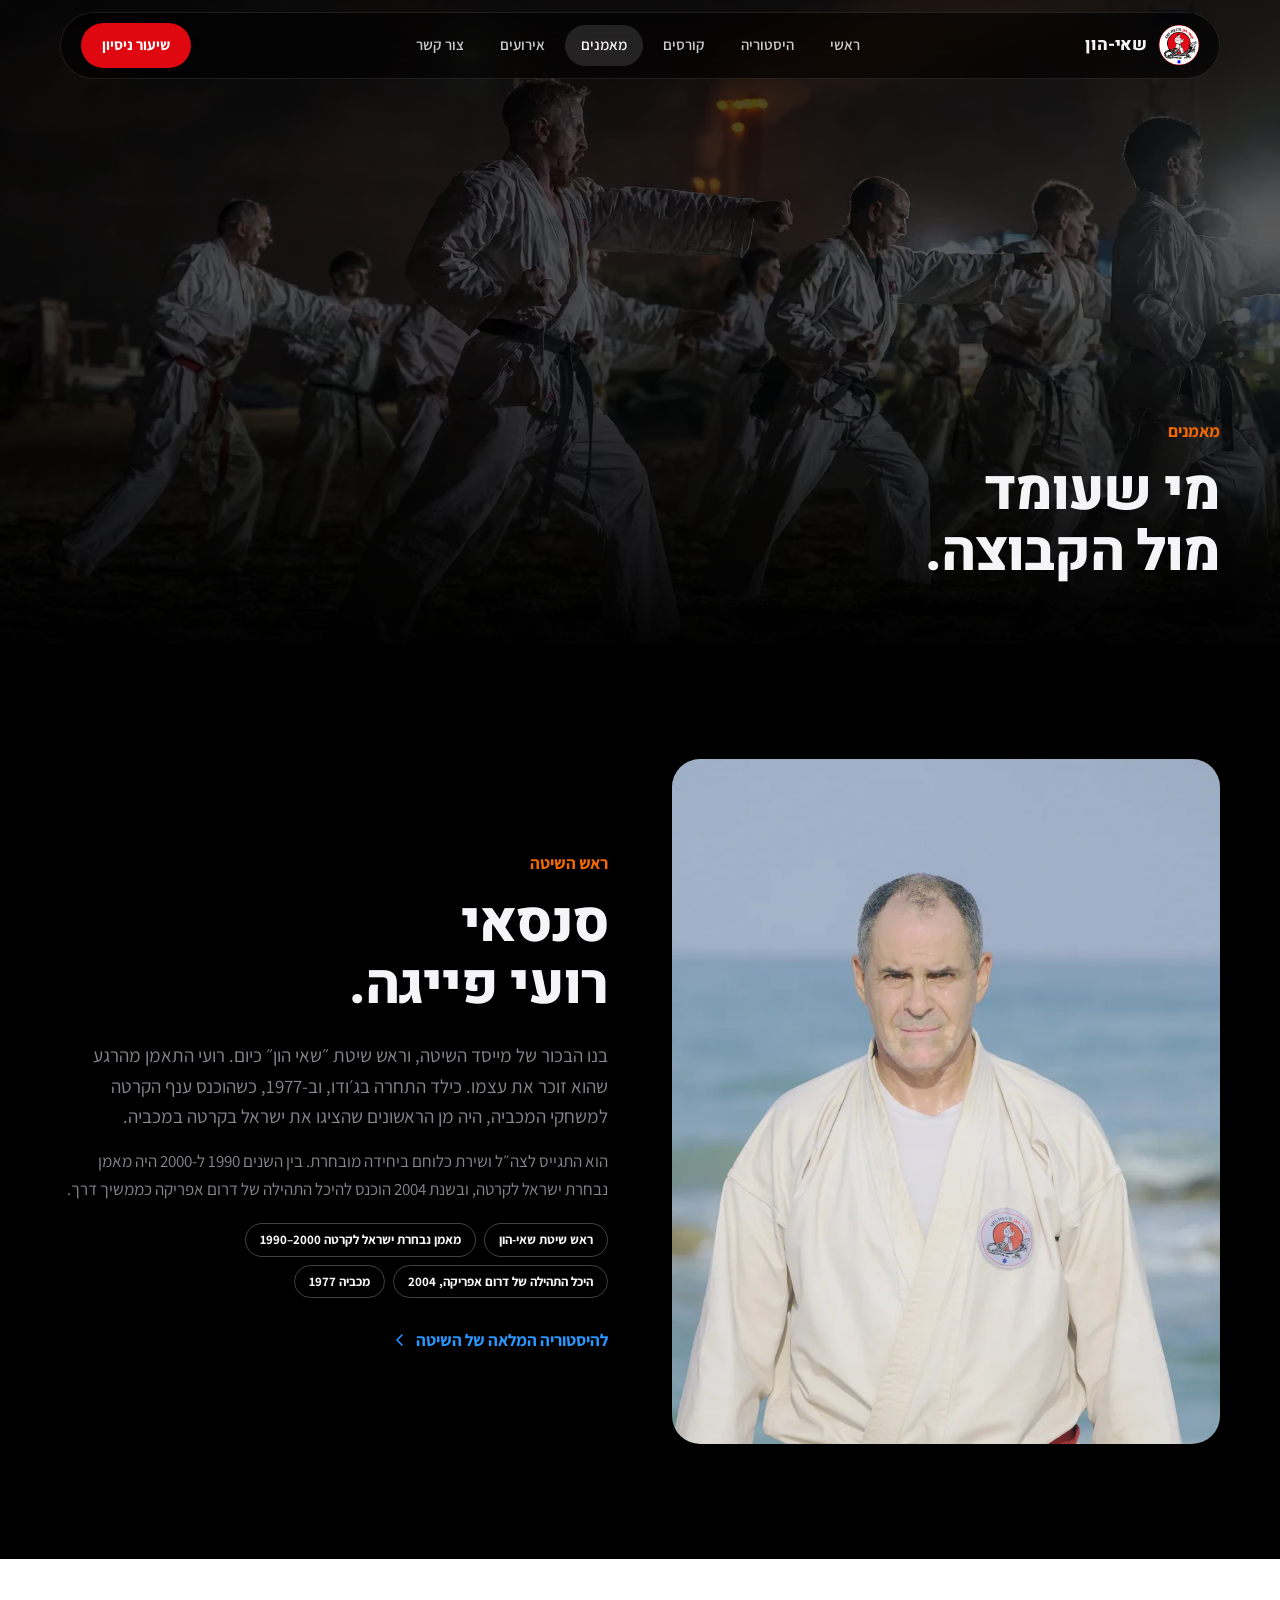
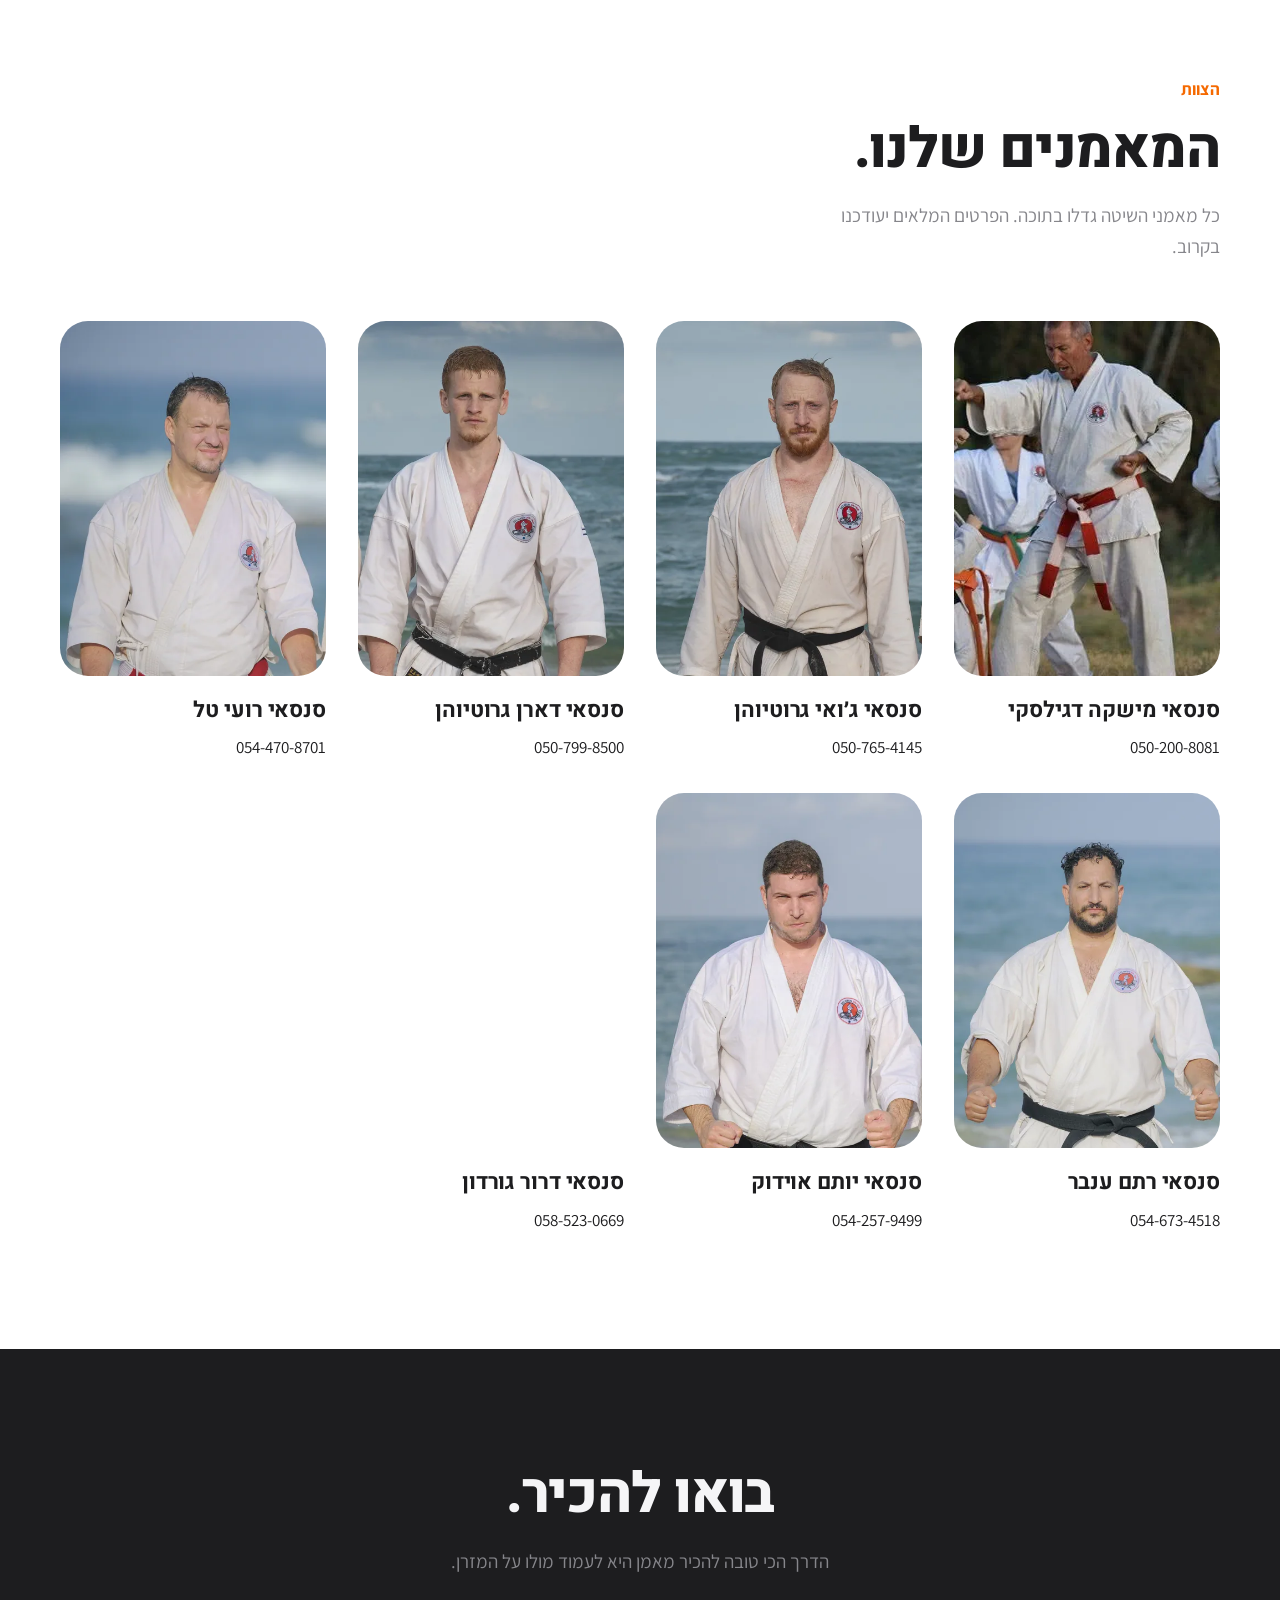
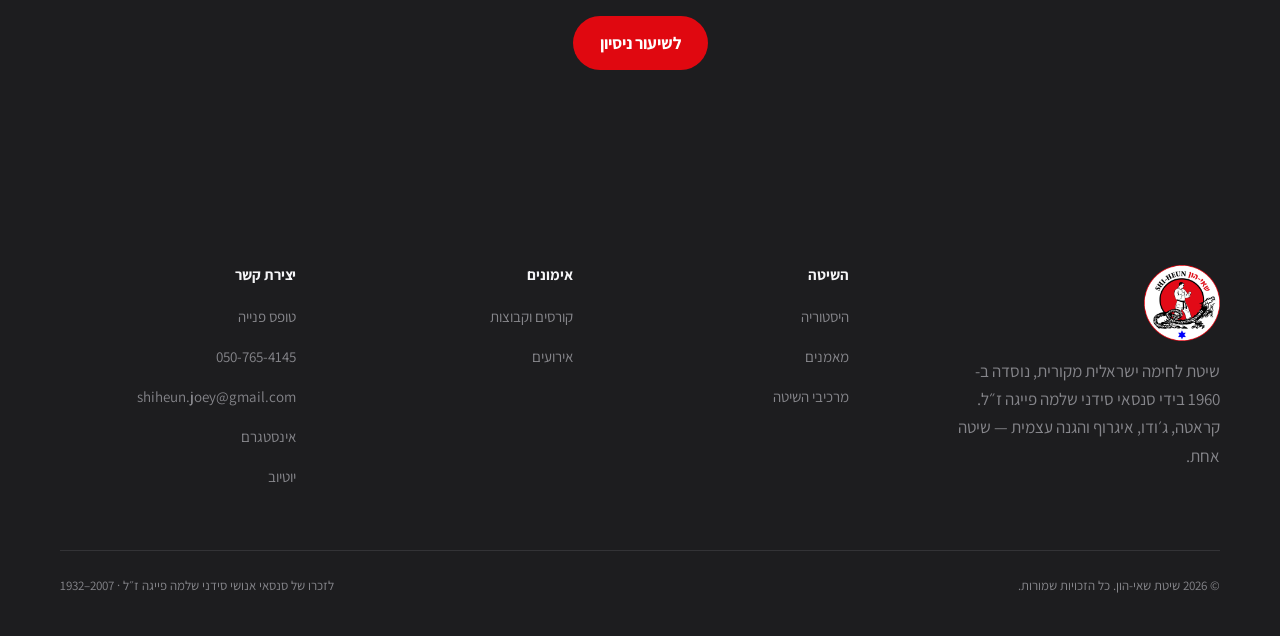
==== commit 685e4a07: "Photo updates: history family scan and grass throw, index self-defence/fitness/community stills, coa" ====
--- a/coaches.html
+++ b/coaches.html
@@ -171,33 +171,39 @@
       <p class="lede" style="margin-block-start:var(--s20)">כל מאמני השיטה גדלו בתוכה. הפרטים המלאים יעודכנו בקרוב.</p>
     </header>
     <div class="grid grid--4" style="margin-block-start:var(--s60)">
-      <article class="coach reveal" data-delay="0" data-placeholder>
-        <div class="coach__media"><img src="assets/img/action/judo-kids-bw-1920.webp" srcset="assets/img/action/judo-kids-bw-480.webp 480w, assets/img/action/judo-kids-bw-800.webp 800w, assets/img/action/judo-kids-bw-1280.webp 1280w, assets/img/action/judo-kids-bw-1920.webp 1920w" sizes="(max-width:640px) 92vw, (max-width:1100px) 46vw, 24vw" width="2385" height="3578" alt="תמונת מאמן — ממלא מקום" loading="lazy" decoding="async"></div>
-        <h3 class="coach__name h4">שם המאמן/ת</h3>
-        <p class="coach__role">מאמן/ת קבוצות ילדים</p>
-        <p class="coach__bio">דרגה וּותק בשיטה, רקע מקצועי וכמה מילים על גישת האימון. הטקסט הזה ימולא בפרטים האמיתיים.</p>
-        <ul class="creds"><li>דאן-2</li><li>מאמן מוסמך</li><li>סניף לדוגמה</li></ul>
-      </article>
-      <article class="coach reveal" data-delay="1" data-placeholder>
-        <div class="coach__media"><img src="assets/img/action/judo-girl-2560.webp" srcset="assets/img/action/judo-girl-480.webp 480w, assets/img/action/judo-girl-800.webp 800w, assets/img/action/judo-girl-1280.webp 1280w, assets/img/action/judo-girl-1920.webp 1920w, assets/img/action/judo-girl-2560.webp 2560w" sizes="(max-width:640px) 92vw, (max-width:1100px) 46vw, 24vw" width="5286" height="3524" alt="תמונת מאמן — ממלא מקום" loading="lazy" decoding="async"></div>
-        <h3 class="coach__name h4">שם המאמן/ת</h3>
-        <p class="coach__role">מאמן/ת נוער</p>
-        <p class="coach__bio">דרגה וּותק בשיטה, רקע מקצועי וכמה מילים על גישת האימון. הטקסט הזה ימולא בפרטים האמיתיים.</p>
-        <ul class="creds"><li>דאן-1</li><li>מדריך הגנה עצמית</li></ul>
-      </article>
-      <article class="coach reveal" data-delay="2" data-placeholder>
-        <div class="coach__media"><img src="assets/img/action/kiai-2560.webp" srcset="assets/img/action/kiai-480.webp 480w, assets/img/action/kiai-800.webp 800w, assets/img/action/kiai-1280.webp 1280w, assets/img/action/kiai-1920.webp 1920w, assets/img/action/kiai-2560.webp 2560w" sizes="(max-width:640px) 92vw, (max-width:1100px) 46vw, 24vw" width="7390" height="4927" alt="תמונת מאמן — ממלא מקום" loading="lazy" decoding="async"></div>
-        <h3 class="coach__name h4">שם המאמן/ת</h3>
-        <p class="coach__role">מאמן/ת בוגרים</p>
-        <p class="coach__bio">דרגה וּותק בשיטה, רקע מקצועי וכמה מילים על גישת האימון. הטקסט הזה ימולא בפרטים האמיתיים.</p>
-        <ul class="creds"><li>דאן-3</li><li>שופט מוסמך</li></ul>
-      </article>
-      <article class="coach reveal" data-delay="3" data-placeholder>
-        <div class="coach__media"><img src="assets/img/action/fire-bw-2560.webp" srcset="assets/img/action/fire-bw-480.webp 480w, assets/img/action/fire-bw-800.webp 800w, assets/img/action/fire-bw-1280.webp 1280w, assets/img/action/fire-bw-1920.webp 1920w, assets/img/action/fire-bw-2560.webp 2560w" sizes="(max-width:640px) 92vw, (max-width:1100px) 46vw, 24vw" width="6880" height="5504" alt="תמונת מאמן — ממלא מקום" loading="lazy" decoding="async"></div>
-        <h3 class="coach__name h4">שם המאמן/ת</h3>
-        <p class="coach__role">מאמן/ת הגנה עצמית</p>
-        <p class="coach__bio">דרגה וּותק בשיטה, רקע מקצועי וכמה מילים על גישת האימון. הטקסט הזה ימולא בפרטים האמיתיים.</p>
-        <ul class="creds"><li>דאן-2</li><li>מדריך קרב מגע</li></ul>
+      <article class="coach reveal" data-delay="0">
+        <div class="coach__media"><img src="assets/img/coaches/mishka-384.webp" srcset="assets/img/coaches/mishka-384.webp 384w" sizes="(max-width:640px) 92vw, (max-width:1100px) 46vw, 24vw" width="384" height="512" alt="סנסאי מישקה דגילסקי" loading="lazy" decoding="async"></div>
+        <h3 class="coach__name h4">סנסאי מישקה דגילסקי</h3>
+        <p style="margin-block-start:var(--s8)"><a href="tel:+972502008081"><span class="ltr">050-200-8081</span></a></p>
+      </article>
+      <article class="coach reveal" data-delay="1">
+        <div class="coach__media"><img src="assets/img/coaches/joey-1280.webp" srcset="assets/img/coaches/joey-480.webp 480w, assets/img/coaches/joey-800.webp 800w, assets/img/coaches/joey-1280.webp 1280w" sizes="(max-width:640px) 92vw, (max-width:1100px) 46vw, 24vw" width="1344" height="1792" alt="סנסאי ג׳ואי גרוטיוהן" loading="lazy" decoding="async"></div>
+        <h3 class="coach__name h4">סנסאי ג׳ואי גרוטיוהן</h3>
+        <p style="margin-block-start:var(--s8)"><a href="tel:+972507654145"><span class="ltr">050-765-4145</span></a></p>
+      </article>
+      <article class="coach reveal" data-delay="2">
+        <div class="coach__media"><img src="assets/img/coaches/darren-1280.webp" srcset="assets/img/coaches/darren-480.webp 480w, assets/img/coaches/darren-800.webp 800w, assets/img/coaches/darren-1280.webp 1280w" sizes="(max-width:640px) 92vw, (max-width:1100px) 46vw, 24vw" width="1382" height="1842" alt="סנסאי דארן גרוטיוהן" loading="lazy" decoding="async"></div>
+        <h3 class="coach__name h4">סנסאי דארן גרוטיוהן</h3>
+        <p style="margin-block-start:var(--s8)"><a href="tel:+972507998500"><span class="ltr">050-799-8500</span></a></p>
+      </article>
+      <article class="coach reveal" data-delay="3">
+        <div class="coach__media"><img src="assets/img/coaches/roi-tal-1280.webp" srcset="assets/img/coaches/roi-tal-480.webp 480w, assets/img/coaches/roi-tal-800.webp 800w, assets/img/coaches/roi-tal-1280.webp 1280w" sizes="(max-width:640px) 92vw, (max-width:1100px) 46vw, 24vw" width="2452" height="3268" alt="סנסאי רועי טל" loading="lazy" decoding="async"></div>
+        <h3 class="coach__name h4">סנסאי רועי טל</h3>
+        <p style="margin-block-start:var(--s8)"><a href="tel:+972544708701"><span class="ltr">054-470-8701</span></a></p>
+      </article>
+      <article class="coach reveal" data-delay="0">
+        <div class="coach__media"><img src="assets/img/coaches/rotem-1280.webp" srcset="assets/img/coaches/rotem-480.webp 480w, assets/img/coaches/rotem-800.webp 800w, assets/img/coaches/rotem-1280.webp 1280w" sizes="(max-width:640px) 92vw, (max-width:1100px) 46vw, 24vw" width="2624" height="3498" alt="סנסאי רתם ענבר" loading="lazy" decoding="async"></div>
+        <h3 class="coach__name h4">סנסאי רתם ענבר</h3>
+        <p style="margin-block-start:var(--s8)"><a href="tel:+972546734518"><span class="ltr">054-673-4518</span></a></p>
+      </article>
+      <article class="coach reveal" data-delay="1">
+        <div class="coach__media"><img src="assets/img/coaches/yotam-1280.webp" srcset="assets/img/coaches/yotam-480.webp 480w, assets/img/coaches/yotam-800.webp 800w, assets/img/coaches/yotam-1280.webp 1280w" sizes="(max-width:640px) 92vw, (max-width:1100px) 46vw, 24vw" width="3134" height="4180" alt="סנסאי יותם אוידוק" loading="lazy" decoding="async"></div>
+        <h3 class="coach__name h4">סנסאי יותם אוידוק</h3>
+        <p style="margin-block-start:var(--s8)"><a href="tel:+972542579499"><span class="ltr">054-257-9499</span></a></p>
+      </article>
+      <article class="coach reveal coach--nophoto" data-delay="2">
+        <h3 class="coach__name h4">סנסאי דרור גורדון</h3>
+        <p style="margin-block-start:var(--s8)"><a href="tel:+972585230669"><span class="ltr">058-523-0669</span></a></p>
       </article>
     </div>
   </div>
@@ -230,7 +236,6 @@
         <h4>אימונים</h4>
         <ul>
           <li><a href="courses.html">קורסים וקבוצות</a></li>
-          <li><a href="courses.html#schedule">מערכת שעות</a></li>
           <li><a href="events.html">אירועים</a></li>
         </ul>
       </div>
--- a/assets/css/style.css
+++ b/assets/css/style.css
@@ -411,6 +411,8 @@
 /* The clip's subjects sit high in frame; anchor to the top so the wide,
    short pagehero box does not crop through their heads. */
 .pagehero__media video { object-position: center top; }
+/* The crest clip is composed around its centre — keep the whole mark in frame. */
+.pagehero__media video.hero-clip--center { object-position: center; }
 .pagehero__scrim { position: absolute; inset: 0; z-index: -1;
   background: linear-gradient(to top, rgba(0,0,0,.95), rgba(0,0,0,.45) 55%, rgba(0,0,0,.6)); }
 .pagehero__inner { position: relative; width: 100%; padding-block: var(--s60); }
@@ -656,6 +658,9 @@
 
 /* ---------- Coaches ---------- */
 .coach { }
+/* No portrait yet: drop the card to the row's baseline so the name lines
+   up with the names beside it instead of floating above them. */
+.coach--nophoto { display: flex; flex-direction: column; justify-content: flex-end; }
 .coach__media { border-radius: var(--r-card); overflow: hidden; aspect-ratio: 3/4; background: var(--carbon); }
 .coach__media img { width: 100%; height: 100%; object-fit: cover; transition: transform .8s cubic-bezier(.16,1,.3,1); }
 .coach:hover .coach__media img { transform: scale(1.04); }
